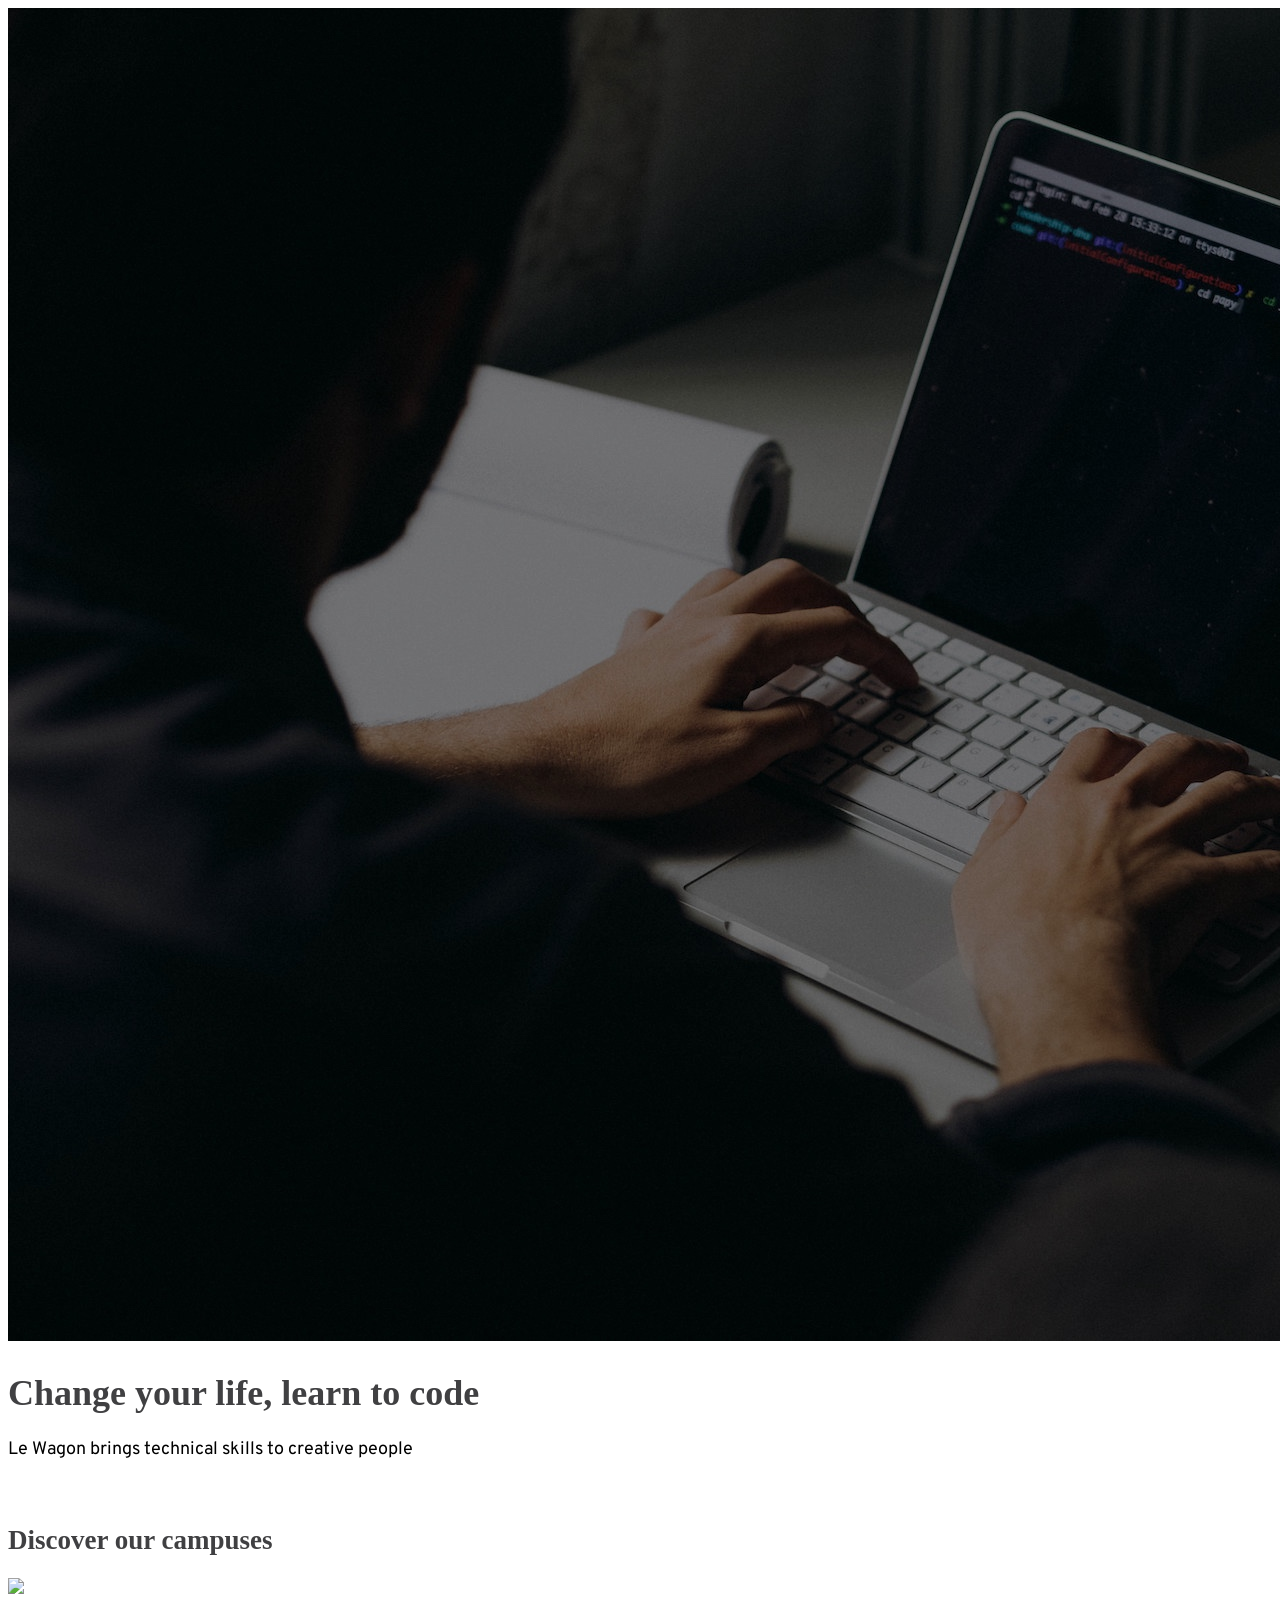
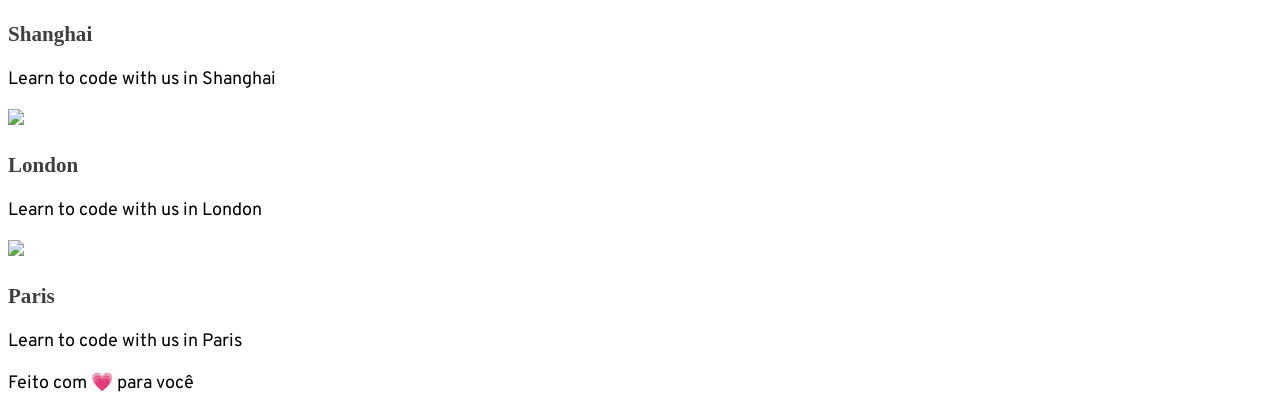
==== index.html @ 89643bce "Add files via upload" ====
<!DOCTYPE html>
<html lang="pt">
<head>
  <meta charset="UTF-8">
  <title>Le Wagon - Web Development Sprint</title>

  <!-- Change these Google fonts with your own choice -->
  <link href="https://fonts.googleapis.com/css?family=Chivo:700|Overpass:400,700&display=swap" rel="stylesheet">

  <link rel="stylesheet" href="style.css">
</head>
<body>

  <!-- Banner section -->

  <div>
  	<img src="images/background.jpg">
  	<h1>Change your life, learn to code</h1>
<p>Le Wagon brings technical skills to creative people</p>
<a href="https://www.lewagon.com">Apply Now</a>

  </div>

<div>
	
 <!-- Cards section -->

<h2>Discover our campuses</h2>

  <!-- Shanghai-->
<img src="images/Shanghai.jpg">
<h3>Shanghai</h3>
<p>Learn to code with us in Shanghai</p>

<!-- London-->
<img src="images/London.jpg">
<h3>London</h3>
<p>Learn to code with us in London</p>

<!-- Paris-->
<img src="images/Paris.jpg">
<h3>Paris</h3>
<p>Learn to code with us in Paris</p>	
</div>


 <div>
 	
  <!-- Footer section -->

<p>Feito com &#128151; para você</p>

 </div>


</body>
</html>
---- style.css ----
/* Write some CSS below */

/* Here goes the page general criteria */
body{
	font-family: Overpass;
	color: black;
	font-size: 18px;
	margin: > 0: 
}

h1,h2,h3{
	color: #404042;
    font-family: Roboto;
}

 
a{ 
	text-decoration: none;
	color: white;
	font-size: 18px;
}


p{ 
	font-size: 18px;
	text-justify: center;
 	text-justify: justify; 
}

/* Banner Section */

#Banner{ 
	background-image: url('images/pexels-grecia.jpg');
	background-size: cover;
	background-position: center;
	padding: 90px 0;
	text-align: center;
}

#Banner h1 { 
	color: black;
	font-size: 45px;
	margin: 0;
	padding: 10px;
	text-transform:
}

#Banner p { 
	color: black;
	font-size: 24px;
	opacity: 1,7%;
 }

.button-blue{ 
	background-color: red;
	color: white;
	padding: 16px 48px;
	border-radius: 4px;
	display: inline-block;
	text-decoration: none;
	transition: 2s;
	font-size: 20px;
	font-weight: bold;
	transform: scale(1);
 }

.button-blue:hover {
	background-color: blue;
	color: white;

}

/* Cards section*/

.container{
	width: 900px;
	margin: 60px auto;
}

.card-white{
	background: white;
	box-shadow: 0 0 16px rgba(0,0,0,0.1);
	border-radius: 4px;
	padding: 24px;
	margin: 8px;
	flex-grow: 1;
	transform: scale(1);
}

.card-img{
	width: 100%;
    height: 180px;
    object-fit: cover;
    border-radius: 3px;
}


.cards{
	display: grid;
	grid-template-columns: 1fr 1fr 1fr;
	grid-gap: 16px;
}

.card-white{color: inherit;
	text-decoration: none;

}
.card-white:hover{
	color: grey;
	text-decoration: none;

}

.footer{
	background: black;
	color: white;
	padding: 10px;
	text-align: center;

}

/*Responsivo*/

@media (max-width: 800px) {
  .cards {
    grid-template-columns: 1fr;
  }
  
  .card-white {
    width: auto;
  }
}
  
/* Container media queries */
@media (min-width: 300px) {
  .container {
    width: 400px;
    grid-template-columns: 1fr;
  }
}


@media (min-width: 800px) {
  .container {
    width: 600px;
    grid-template-columns: 1fr 1fr;
  }
}

@media (min-width: 1000px) {
  .container {
    width: 900px;
    grid-template-columns: 1fr 1fr 1fr;
  }
}
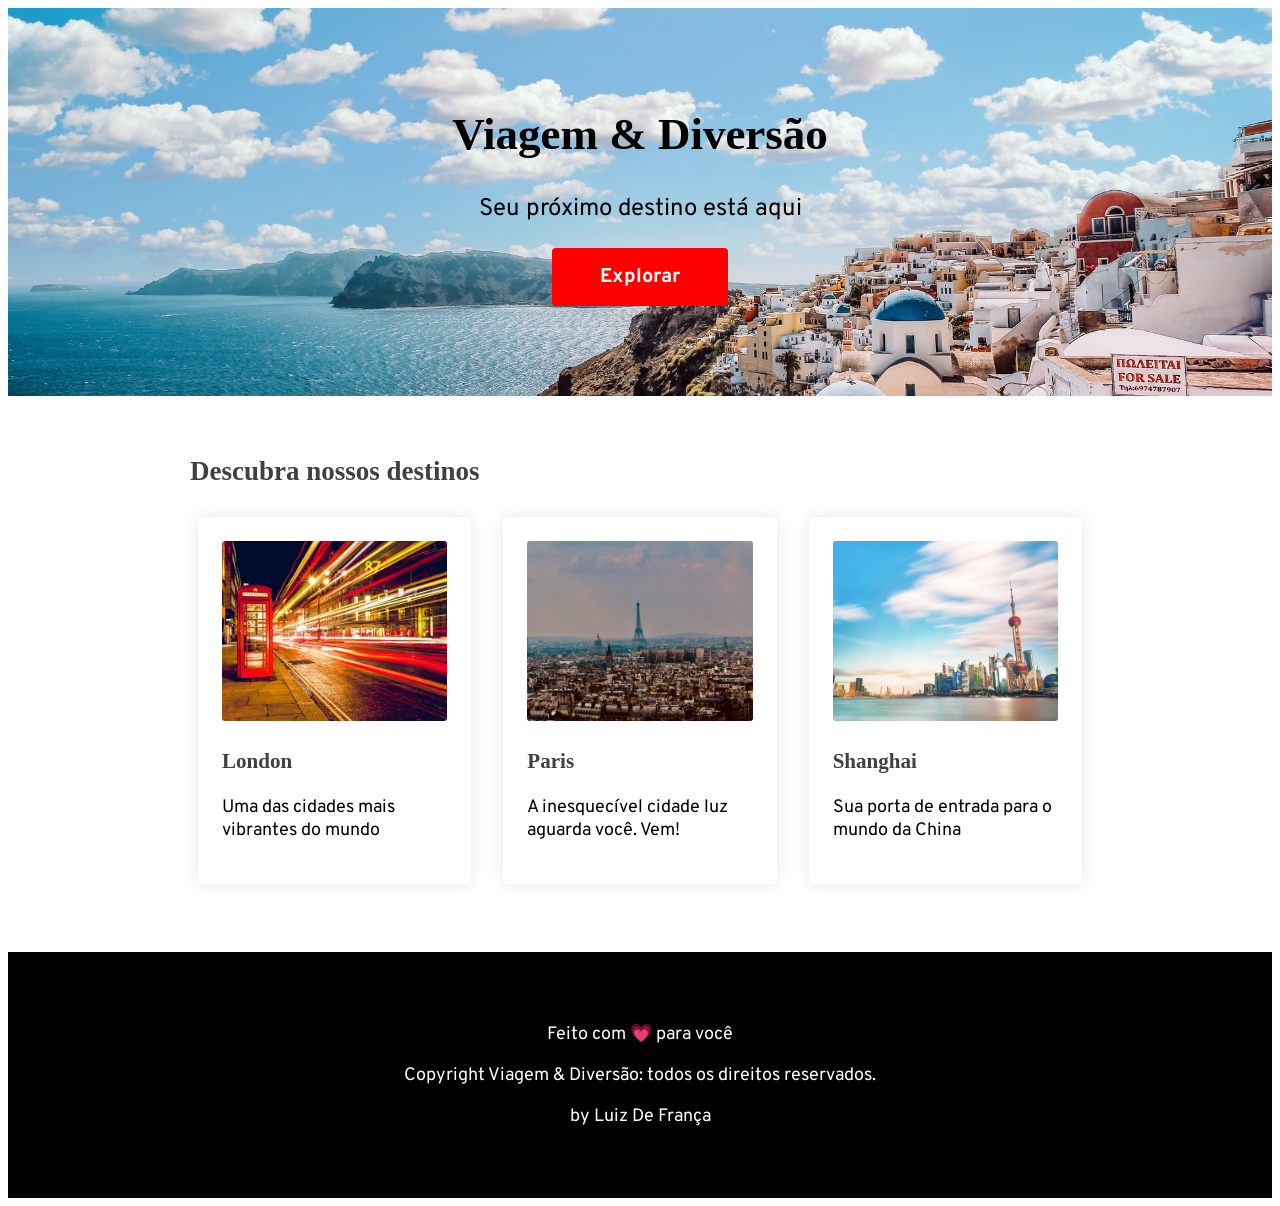
==== commit e348c576: "Rename home-index.html to index.html" ====
--- a/index.html
+++ b/index.html
@@ -1,57 +1,69 @@
-<!DOCTYPE html>
-<html lang="pt">
-<head>
-  <meta charset="UTF-8">
-  <title>Le Wagon - Web Development Sprint</title>
-
-  <!-- Change these Google fonts with your own choice -->
-  <link href="https://fonts.googleapis.com/css?family=Chivo:700|Overpass:400,700&display=swap" rel="stylesheet">
-
-  <link rel="stylesheet" href="style.css">
-</head>
-<body>
-
-  <!-- Banner section -->
-
-  <div>
-  	<img src="images/background.jpg">
-  	<h1>Change your life, learn to code</h1>
-<p>Le Wagon brings technical skills to creative people</p>
-<a href="https://www.lewagon.com">Apply Now</a>
-
-  </div>
-
-<div>
-	
- <!-- Cards section -->
-
-<h2>Discover our campuses</h2>
-
-  <!-- Shanghai-->
-<img src="images/Shanghai.jpg">
-<h3>Shanghai</h3>
-<p>Learn to code with us in Shanghai</p>
-
-<!-- London-->
-<img src="images/London.jpg">
-<h3>London</h3>
-<p>Learn to code with us in London</p>
-
-<!-- Paris-->
-<img src="images/Paris.jpg">
-<h3>Paris</h3>
-<p>Learn to code with us in Paris</p>	
-</div>
-
-
- <div>
- 	
-  <!-- Footer section -->
-
-<p>Feito com &#128151; para você</p>
-
- </div>
-
-
-</body>
-</html>
+<!DOCTYPE html>
+<html lang="pt">
+<head>
+	<meta charset="utf-8">
+	<title>Viagem&Diversão - o seu lugar no mundo</title>
+	<meta name="Viagem e Diversão" content="Está pensando em viajar e ainda não sabe pra onde? Venha conhecer o mundo com Viagem e Diversão">
+	<!--escolher um fonte alternativa que seja leve-->
+<link href="https://fonts.googleapis.com/css?family=Chivo:700|Overpass:400,700&amp;display=swap" rel="stylesheet">
+<link href="https://fonts.googleapis.com/css2?family=Roboto:wght@400;900&display=swap" rel="stylesheet">
+<link href="style.css" rel="stylesheet">
+</head>
+<body>
+<!--Banner Section-->
+<div id= "Banner">
+		<h1>Viagem & Diversão</h1>
+		<p>Seu próximo destino está aqui</p>
+		<a href="https://www.lewagon.com" target="_blank" class="button-blue">Explorar</a>
+
+</div>
+
+<div class="container">
+		<h2>Descubra nossos destinos</h2> 
+
+		<!-- Cards Container-->
+		<div class="cards">
+			<!-- london card-->
+
+			<a class="card-white" href="https://www.lewagon.com/london" target="_blank">
+				<img src="images/london-pexels.jpg" alt="Londres" class="card-img">
+				<h3>London</h3>
+				<p>Uma das cidades mais vibrantes do mundo</p>
+			</a>
+			<!-- Paris -->
+
+			<a class="card-white" href="https://www.lewagon.com/paris" target="_blank">
+				<img src="images/pexels-paris.jpg" alt="Paris" class="card-img">
+				<h3>Paris</h3>
+				<p>A inesquecível cidade luz aguarda você. Vem!</p>
+			</a>
+		
+			<!-- Shanghai -->
+
+			<a class="card-white" href="https://www.lewagon.com/shanghai" target="_blank">
+				<img src="images/pexels-shanghai.jpg" alt="Shanghai" class="card-img">
+				<h3>Shanghai</h3>
+				<p>Sua porta de entrada para o mundo da China</p>
+			</a>
+		</div>
+</div>
+
+
+<!--footer Section-->
+<div class="footer">
+	
+	<div class="container">
+		<p>Feito com &#128151; para você</p>
+		<p>Copyright Viagem & Diversão: todos os direitos reservados.</p>
+		<p>by Luiz De França</p>
+	</div>
+
+</div>
+
+
+
+
+</body>
+
+
+</html>
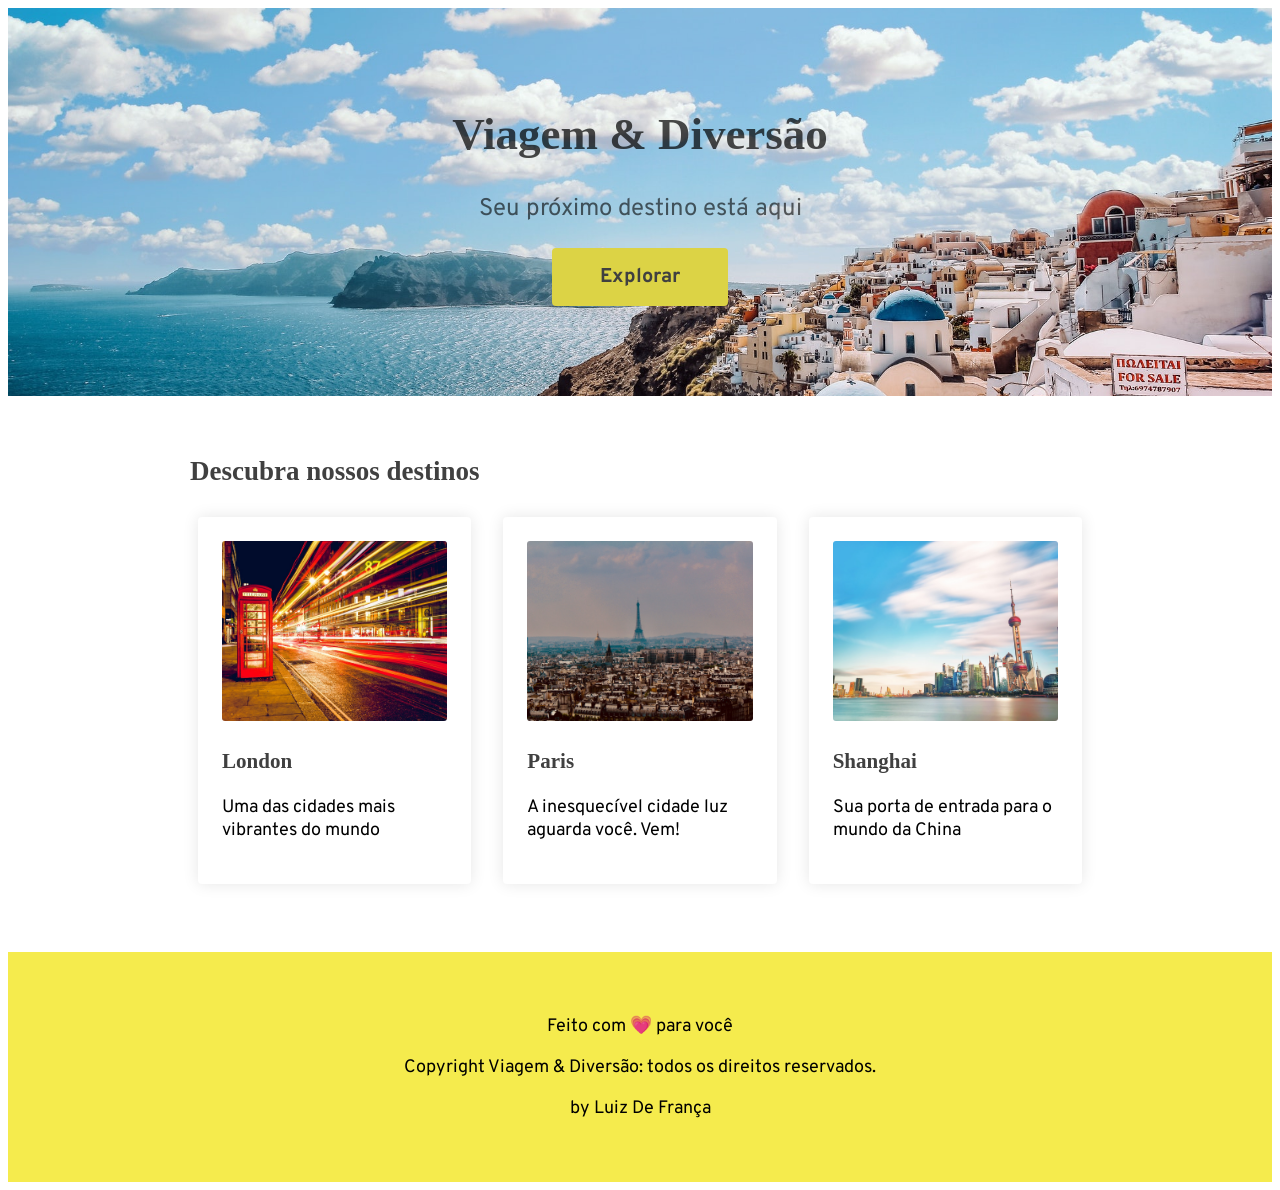
==== commit c0888862: "Add files via upload" ====
--- a/index.html
+++ b/index.html
@@ -66,4 +66,4 @@
 </body>
 
 
-</html>
+</html>
--- a/style.css
+++ b/style.css
@@ -9,8 +9,8 @@
 }
 
 h1,h2,h3{
-	color: #404042;
-    font-family: Roboto;
+	color: #404040;
+    font-family: chivo;
 }
 
  
@@ -42,31 +42,31 @@
 	font-size: 45px;
 	margin: 0;
 	padding: 10px;
-	text-transform:
+	opacity: 0.7;
 }
 
 #Banner p { 
 	color: black;
 	font-size: 24px;
-	opacity: 1,7%;
+	opacity: 0.6;
  }
 
 .button-blue{ 
-	background-color: red;
-	color: white;
+	background-color: #dcd345;
+	color: #404040;
 	padding: 16px 48px;
 	border-radius: 4px;
 	display: inline-block;
 	text-decoration: none;
-	transition: 2s;
+	transition: 1s;
 	font-size: 20px;
 	font-weight: bold;
 	transform: scale(1);
  }
 
 .button-blue:hover {
-	background-color: blue;
-	color: white;
+	background-color: #c6bd3e;
+	color: #404040;
 
 }
 
@@ -112,9 +112,9 @@
 }
 
 .footer{
-	background: black;
-	color: white;
-	padding: 10px;
+	background: #f5eb4d;
+	color: 404040;
+	padding: 2px;
 	text-align: center;
 
 }
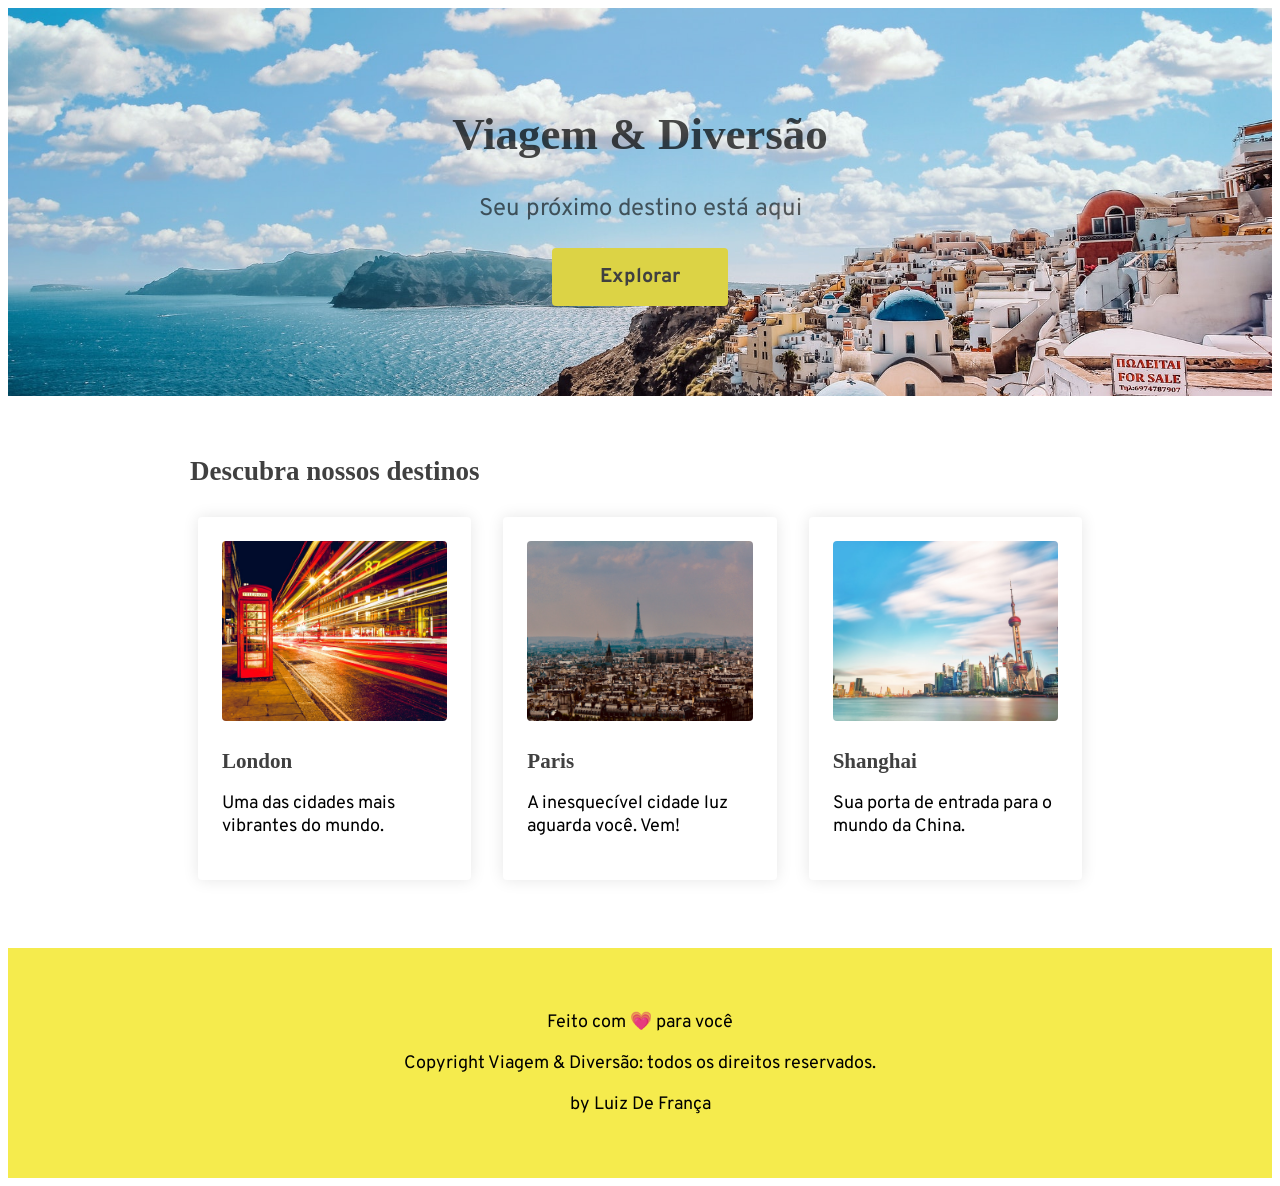
==== commit c8f2e397: "Add files via upload" ====
--- a/index.html
+++ b/index.html
@@ -23,17 +23,18 @@
 
 		<!-- Cards Container-->
 		<div class="cards">
+
 			<!-- london card-->
 
 			<a class="card-white" href="https://www.lewagon.com/london" target="_blank">
-				<img src="images/london-pexels.jpg" alt="Londres" class="card-img">
+				<img src="images/london-pexels.jpg" alt="Londres">
 				<h3>London</h3>
-				<p>Uma das cidades mais vibrantes do mundo</p>
+				<p>Uma das cidades mais vibrantes do mundo.</p>
 			</a>
 			<!-- Paris -->
 
 			<a class="card-white" href="https://www.lewagon.com/paris" target="_blank">
-				<img src="images/pexels-paris.jpg" alt="Paris" class="card-img">
+				<img src="images/pexels-paris.jpg" alt="Paris">
 				<h3>Paris</h3>
 				<p>A inesquecível cidade luz aguarda você. Vem!</p>
 			</a>
@@ -41,9 +42,9 @@
 			<!-- Shanghai -->
 
 			<a class="card-white" href="https://www.lewagon.com/shanghai" target="_blank">
-				<img src="images/pexels-shanghai.jpg" alt="Shanghai" class="card-img">
+				<img src="images/pexels-shanghai.jpg" alt="Shanghai">
 				<h3>Shanghai</h3>
-				<p>Sua porta de entrada para o mundo da China</p>
+				<p>Sua porta de entrada para o mundo da China.</p>
 			</a>
 		</div>
 </div>
--- a/style.css
+++ b/style.css
@@ -5,7 +5,7 @@
 	font-family: Overpass;
 	color: black;
 	font-size: 18px;
-	margin: > 0: 
+	margin: > 0:
 }
 
 h1,h2,h3{
@@ -72,9 +72,15 @@
 
 /* Cards section*/
 
-.container{
+.container {
 	width: 900px;
 	margin: 60px auto;
+}
+
+.card-white:hover {
+	color: grey;
+	text-decoration: none;
+
 }
 
 .card-white{
@@ -85,15 +91,21 @@
 	margin: 8px;
 	flex-grow: 1;
 	transform: scale(1);
+	color: inherit;
+	text-decoration: none;
+
 }
 
-.card-img{
+.card-white img {
 	width: 100%;
-    height: 180px;
-    object-fit: cover;
-    border-radius: 3px;
+	height: 180px;
+	object-fit: cover;
+	border-radius: 4px;
 }
 
+.card-white h3 {
+	margin-bottom: 0;
+}
 
 .cards{
 	display: grid;
@@ -101,55 +113,31 @@
 	grid-gap: 16px;
 }
 
-.card-white{color: inherit;
-	text-decoration: none;
-
-}
-.card-white:hover{
-	color: grey;
-	text-decoration: none;
-
-}
 
 .footer{
 	background: #f5eb4d;
 	color: 404040;
 	padding: 2px;
 	text-align: center;
-
-}
-
-/*Responsivo*/
-
-@media (max-width: 800px) {
-  .cards {
-    grid-template-columns: 1fr;
-  }
-  
-  .card-white {
-    width: auto;
-  }
-}
-  
-/* Container media queries */
-@media (min-width: 300px) {
-  .container {
-    width: 400px;
-    grid-template-columns: 1fr;
-  }
 }
 
 
-@media (min-width: 800px) {
-  .container {
-    width: 600px;
-    grid-template-columns: 1fr 1fr;
-  }
+
+@media (min-width: 300px;) {
+		.cards {
+		grid-template-columns: 1fr;
+	}
 }
 
-@media (min-width: 1000px) {
-  .container {
-    width: 900px;
-    grid-template-columns: 1fr 1fr 1fr;
-  }
-}+@media (min-width: 700px;) {
+		.cards{
+		grid-template-columns: 1fr 1fr;
+	}
+}
+
+
+@media (min-width: 1000px;) {
+		.cards{
+		grid-template-columns: 1fr 1fr 1fr;
+	}
+}
